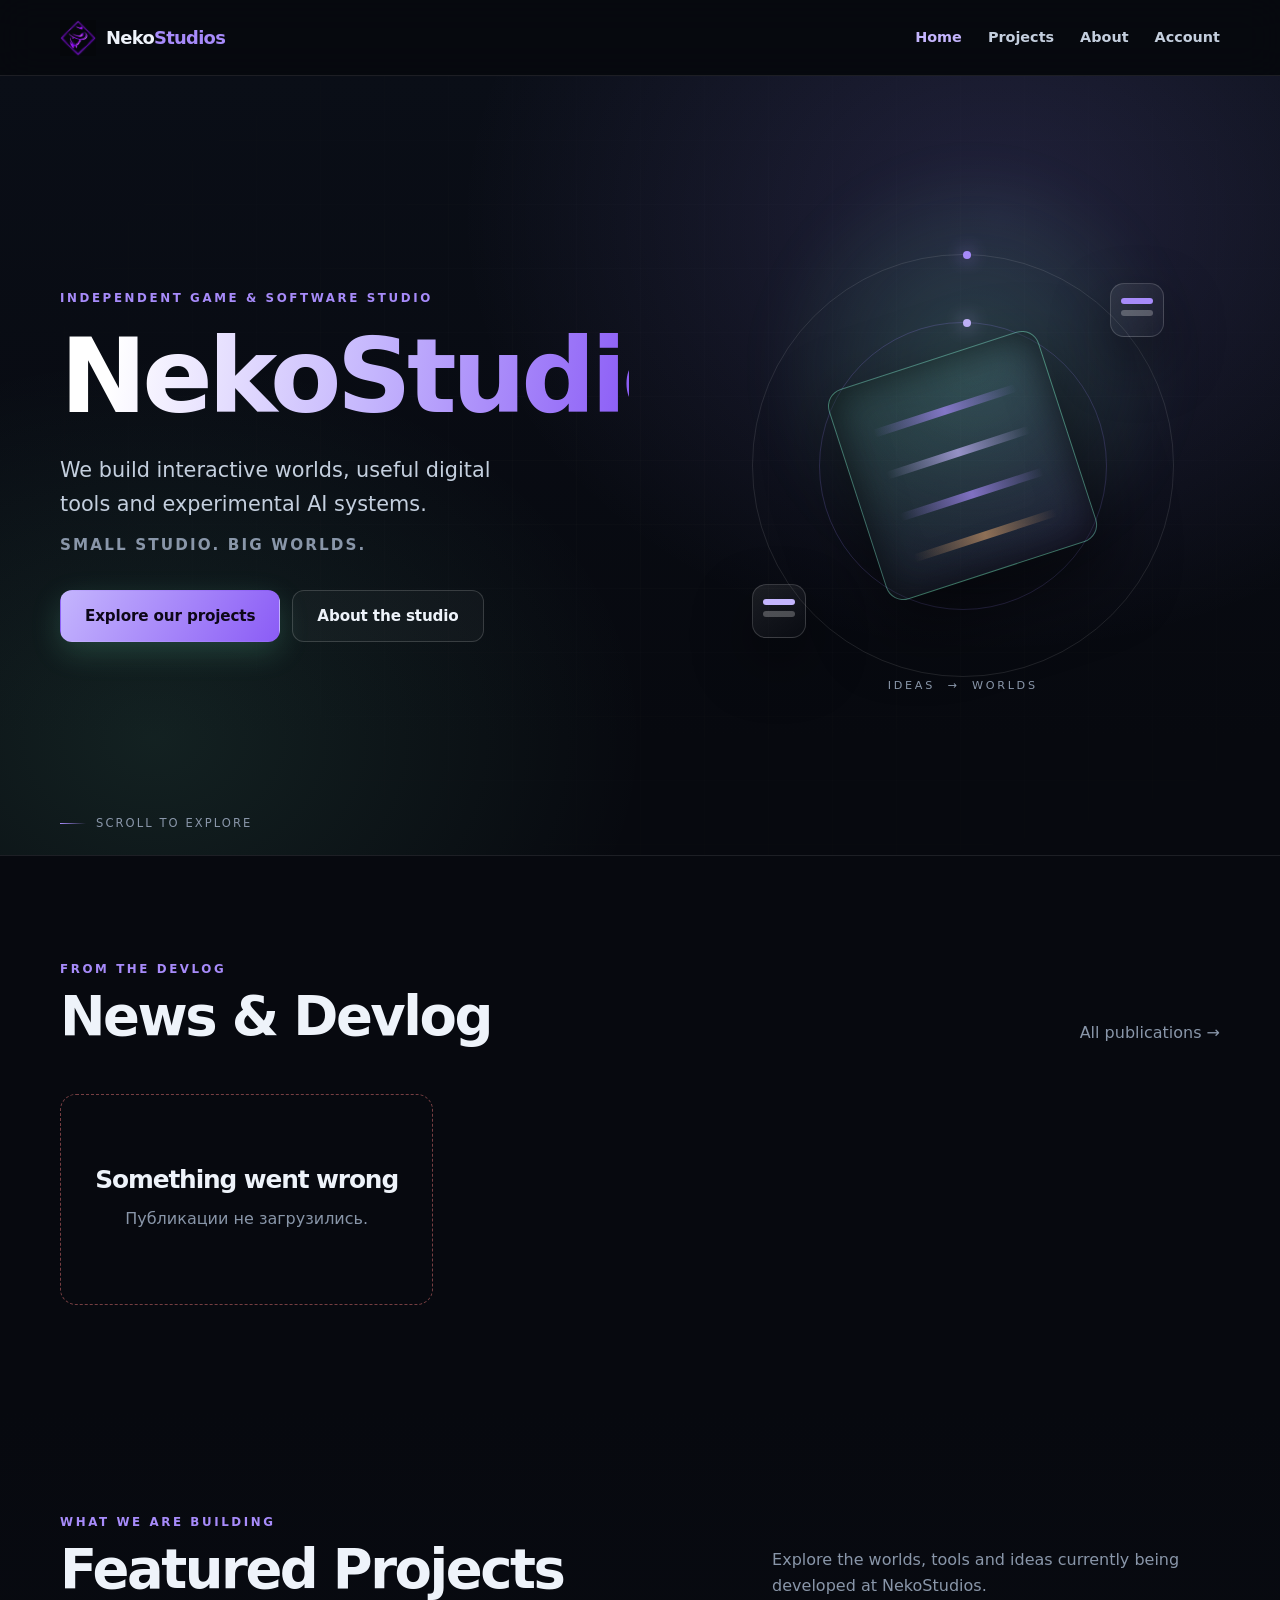
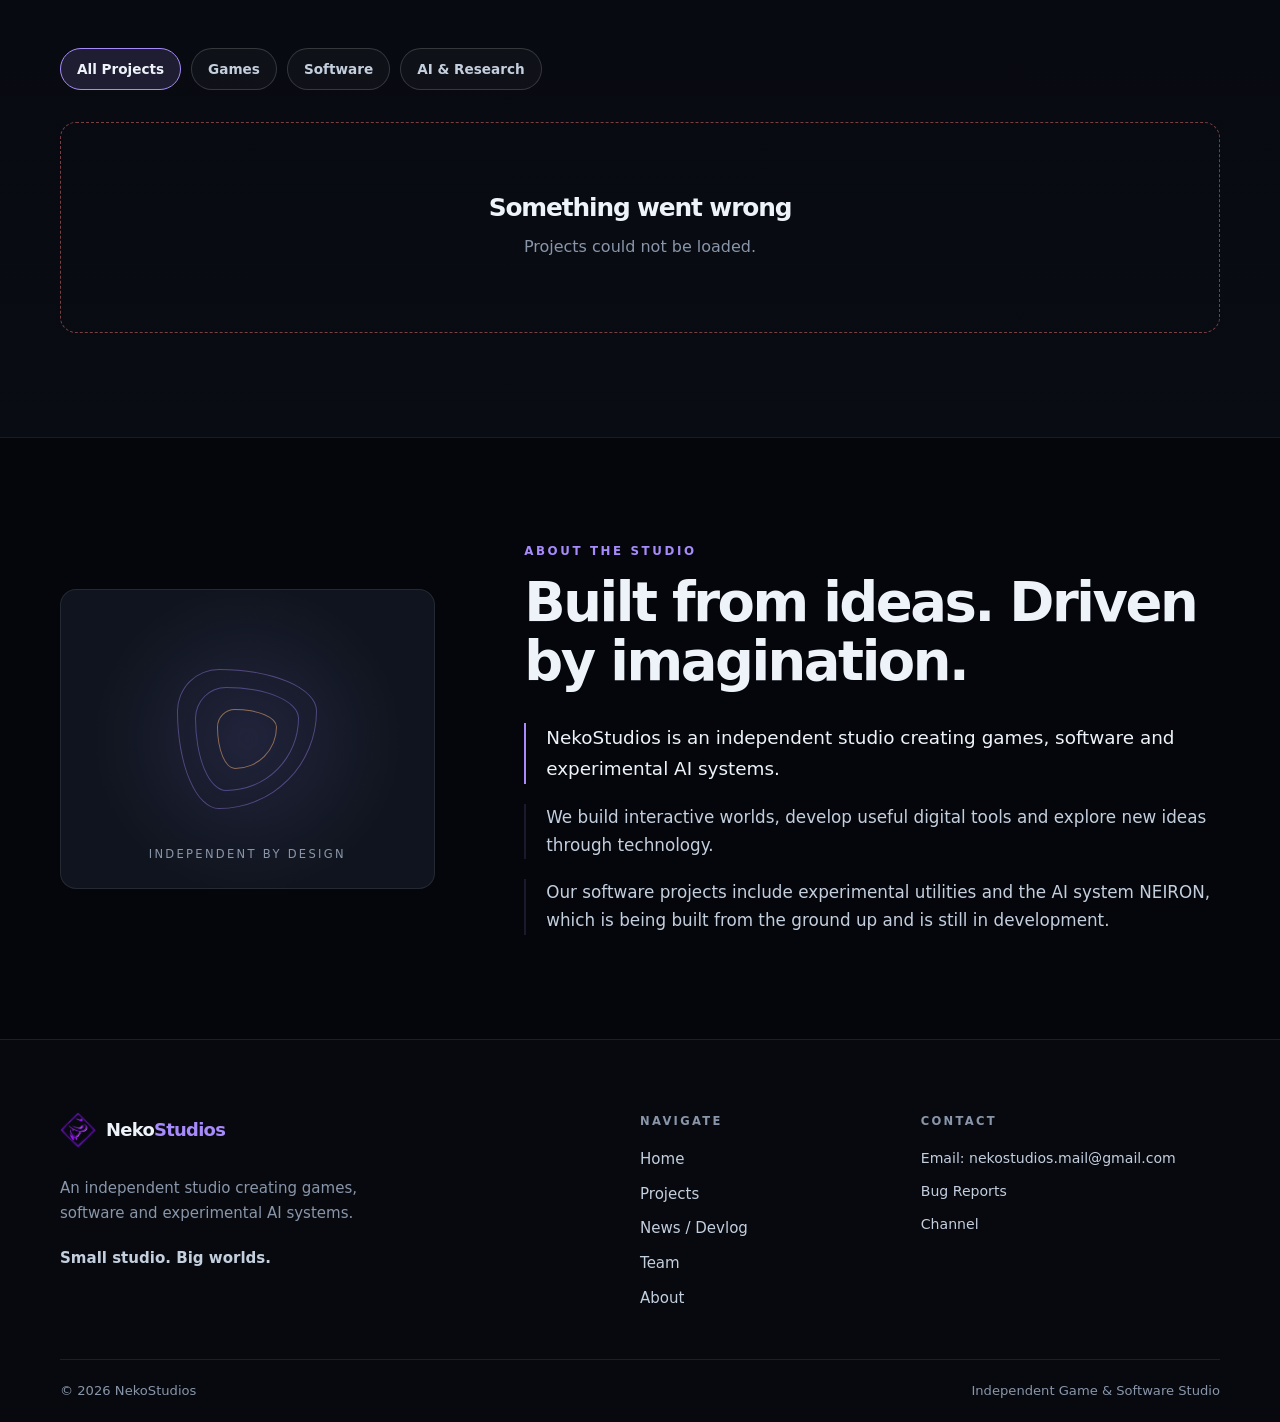
==== index.html @ 230afaa5 "Initial NekoStudios site" ====
<!DOCTYPE html>
<html lang="en">
<head>
<meta charset="utf-8">
<meta name="viewport" content="width=device-width, initial-scale=1">
<meta name="description" content="NekoStudios — independent game and software studio. We create games, software and experimental AI systems. Small studio. Big worlds.">
<meta name="theme-color" content="#07090f">
<title>NekoStudios — Small studio. Big worlds.</title>
<link rel="stylesheet" href="css/tokens.css">
<link rel="stylesheet" href="css/base.css">
<link rel="stylesheet" href="css/layout.css">
<link rel="stylesheet" href="css/components.css">
<link rel="stylesheet" href="css/news.css">
<script src="js/site.js" defer></script>
<script src="js/config.js" defer></script>
<script src="js/api.js" defer></script>
<script src="js/site-settings.js" defer></script>
<script src="js/auth.js" defer></script>
<script src="js/data.js" defer></script>
<script src="js/news-data.js" defer></script>
<script src="js/ui.js" defer></script>
<script src="js/i18n.js" defer></script>
<script src="js/repository.js" defer></script>
<script src="js/components.js" defer></script>
<script src="js/news-components.js" defer></script>
<script src="js/main.js" defer></script>
</head>
<body data-page="home">
<a class="skip-link" href="#content">Skip to content</a>

<div data-site-header data-active="home"></div>

<main id="content">
  <section class="hero" id="home" aria-labelledby="hero-title">
    <div class="hero-glow" aria-hidden="true"></div>
    <div class="container hero-inner">
      <div class="hero-copy">
        <p class="eyebrow">Independent Game &amp; Software Studio</p>
        <h1 id="hero-title">NekoStudios</h1>
        <p class="hero-lead">We build interactive worlds, useful digital tools and experimental AI systems.</p>
        <p class="hero-slogan" data-setting-key="site_slogan">Small studio. Big worlds.</p>
        <div class="hero-actions">
          <a class="btn btn--primary" href="#projects">Explore our projects</a>
          <a class="btn btn--ghost" href="#about">About the studio</a>
        </div>
      </div>
      <div class="hero-art" aria-hidden="true">
        <div class="orbit orbit--outer"></div>
        <div class="orbit orbit--inner"></div>
        <div class="world-core"><span></span><span></span><span></span><span></span></div>
        <div class="artifact artifact--one"></div>
        <div class="artifact artifact--two"></div>
        <div class="hero-caption"> Ideas&nbsp; → &nbsp;Worlds </div>
      </div>
    </div>
    <div class="container scroll-hint" aria-hidden="true"><span></span> scroll to explore</div>
  </section>

  <section class="section home-news" id="news" aria-labelledby="home-news-title">
    <div class="container">
      <div class="section-head">
        <div>
          <p class="eyebrow">From the devlog</p>
          <h2 id="home-news-title">News &amp; Devlog</h2>
        </div>
        <p class="section-intro"><a href="news.html">Все публикации →</a></p>
      </div>
      <div class="news-preview" id="home-news-grid"></div>
    </div>
  </section>

  <section class="section projects" id="projects" aria-labelledby="projects-title">
    <div class="container">
      <div class="section-head">
        <div>
          <p class="eyebrow">What we are building</p>
          <h2 id="projects-title">Featured Projects</h2>
        </div>
        <p class="section-intro">Explore the worlds, tools and ideas currently being developed at NekoStudios.</p>
      </div>
      <!-- Local filters over the same project data; no backend on this stage. -->
      <div class="filter-bar" id="project-filters" role="group" aria-label="Filter projects">
        <button type="button" class="filter-btn is-active" data-filter="all" aria-pressed="true">All Projects</button>
        <button type="button" class="filter-btn" data-filter="games" aria-pressed="false">Games</button>
        <button type="button" class="filter-btn" data-filter="software" aria-pressed="false">Software</button>
        <button type="button" class="filter-btn" data-filter="ai-research" aria-pressed="false">AI &amp; Research</button>
      </div>
      <!-- Project cards are rendered from js/data.js so a future API can supply the same shape. -->
      <div class="project-grid" id="project-grid"></div>
      <noscript>
        <p class="notice">Enable JavaScript to view the project list.</p>
      </noscript>
    </div>
  </section>

  <section class="section about" id="about" aria-labelledby="about-title">
    <div class="container about-inner">
      <div class="about-aside" aria-hidden="true">
        <div class="about-symbol"><span></span><span></span><span></span></div>
        <p class="about-aside-label">Independent by design</p>
      </div>
      <div class="about-content">
        <p class="eyebrow">About the studio</p>
        <h2 id="about-title">Built from ideas. Driven by imagination.</h2>
        <div class="about-text">
          <p>NekoStudios is an independent studio creating games, software and experimental AI systems.</p>
          <p>We build interactive worlds, develop useful digital tools and explore new ideas through technology.</p>
          <p>Our software projects include experimental utilities and the AI system NEIRON, which is being built from the ground up and is still in development.</p>
        </div>
      </div>
    </div>
  </section>
</main>

<div data-site-footer></div>
</body>
</html>
---- css/tokens.css ----
/* Design tokens — the single source of colour, spacing and type decisions. */
:root {
  color-scheme: dark;

  --bg: #07090f;
  --bg-deep: #04060b;
  --surface: #0f141e;
  --surface-2: #141b28;
  --surface-hover: #182131;
  --border: rgba(255, 255, 255, .09);
  --border-strong: rgba(255, 255, 255, .16);

  --text: #eef3fa;
  --text-soft: #c4cfde;
  --muted: #8996a9;

  /* Primary violet palette, with mint kept as a secondary game accent. */
  --accent: #a78bfa;
  --accent-dim: rgba(167, 139, 250, .14);
  --violet: #c4b5fd;
  --violet-dim: rgba(196, 181, 253, .14);
  --mint: #7cf7c4;
  --purple: #8b5cf6;
  --purple-deep: #4c1d95;
  --warm: #ffb877;

  --radius: 16px;
  --radius-sm: 10px;
  --container: 1160px;
  --header-h: 76px;

  --space-1: 8px;
  --space-2: 12px;
  --space-3: 20px;
  --space-4: 32px;
  --space-5: 48px;
  --space-6: 72px;
  --space-7: 104px;

  --font: "Inter", "SF Pro Display", "Segoe UI", system-ui, -apple-system, sans-serif;
  --shadow: 0 24px 60px rgba(0, 0, 0, .45);
  --ease: cubic-bezier(.2, .7, .2, 1);
}
---- css/base.css ----
/* Reset, document defaults and shared typography. */
*, *::before, *::after { box-sizing: border-box; }

html {
  scroll-behavior: smooth;
  scroll-padding-top: calc(var(--header-h) + 16px);
  -webkit-text-size-adjust: 100%;
}

body {
  margin: 0;
  background: var(--bg);
  color: var(--text);
  font-family: var(--font);
  font-size: 16px;
  line-height: 1.65;
  overflow-x: hidden;
  -webkit-font-smoothing: antialiased;
}

[hidden] { display: none !important; }
.sr-only {
  position: absolute;
  width: 1px; height: 1px;
  padding: 0; margin: -1px;
  overflow: hidden;
  clip: rect(0, 0, 0, 0);
  white-space: nowrap;
  border: 0;
}

h1, h2, h3, p { margin: 0; }
h1, h2, h3 { line-height: 1.08; letter-spacing: -.045em; font-weight: 800; }
h1 { font-size: clamp(3rem, 9vw, 6.5rem); }
h2 { font-size: clamp(2rem, 5vw, 3.4rem); }
h3 { font-size: 1.55rem; }

a { color: inherit; text-decoration: none; }
button { font: inherit; color: inherit; }
img, svg { display: block; max-width: 100%; }

:focus-visible {
  outline: 2px solid var(--accent);
  outline-offset: 4px;
  border-radius: 6px;
}

::selection { background: var(--accent); color: var(--bg-deep); }

.container {
  width: min(100% - 48px, var(--container));
  margin-inline: auto;
}

.eyebrow {
  color: var(--accent);
  font-size: .74rem;
  font-weight: 700;
  letter-spacing: .22em;
  text-transform: uppercase;
}

.notice {
  margin-top: var(--space-4);
  padding: var(--space-3);
  border: 1px solid var(--border);
  border-radius: var(--radius-sm);
  color: var(--muted);
}
.state-panel {
  padding: var(--space-6) var(--space-4);
  border: 1px dashed var(--border-strong);
  border-radius: var(--radius);
  text-align: center;
  color: var(--muted);
}
.state-panel h3 { color: var(--text); margin-bottom: var(--space-2); }
.state-panel .btn { margin-top: var(--space-3); }
.state-panel--error { border-color: rgba(255, 130, 130, .45); }
.state-panel--loading { border-style: solid; }

.skip-link {
  position: fixed;
  top: 8px;
  left: 8px;
  z-index: 100;
  padding: 10px 14px;
  background: var(--accent);
  color: var(--bg-deep);
  border-radius: var(--radius-sm);
  transform: translateY(-150%);
}
.skip-link:focus { transform: translateY(0); }

@media (max-width: 640px) {
  .container { width: min(100% - 32px, var(--container)); }
}
---- css/layout.css ----
/* Page structure: header, hero, sections, footer. */

/* Header */
.site-header {
  position: sticky;
  top: 0;
  z-index: 50;
  height: var(--header-h);
  background: rgba(7, 9, 15, .78);
  border-bottom: 1px solid var(--border);
  backdrop-filter: blur(18px);
  -webkit-backdrop-filter: blur(18px);
}
.header-inner {
  display: flex;
  align-items: center;
  justify-content: space-between;
  gap: var(--space-4);
  height: 100%;
}
/* Compact horizontal navigation: four short links. */
.site-nav {
  display: flex;
  align-items: center;
  gap: clamp(10px, 2.5vw, 26px);
  white-space: nowrap;
}
.site-nav > a {
  color: var(--text-soft);
  font-size: .9rem;
  font-weight: 600;
  transition: color .2s var(--ease);
}
.site-nav > a:hover, .site-nav > a.is-active { color: var(--violet); }

/* Hero */
.hero {
  position: relative;
  isolation: isolate;
  min-height: min(780px, calc(100svh - var(--header-h)));
  display: flex;
  flex-direction: column;
  justify-content: center;
  overflow: hidden;
  border-bottom: 1px solid var(--border);
}
.hero::before {
  content: "";
  position: absolute; inset: 0;
  z-index: -2;
  background:
    radial-gradient(60% 80% at 78% 18%, rgba(155, 139, 255, .16), transparent 70%),
    radial-gradient(55% 70% at 12% 85%, rgba(124, 247, 196, .10), transparent 70%),
    linear-gradient(180deg, #0a0e17 0%, var(--bg) 85%);
}
.hero::after {
  content: "";
  position: absolute; inset: 0;
  z-index: -1;
  opacity: .35;
  background-image:
    linear-gradient(rgba(255,255,255,.035) 1px, transparent 1px),
    linear-gradient(90deg, rgba(255,255,255,.035) 1px, transparent 1px);
  background-size: 64px 64px;
  mask-image: radial-gradient(70% 70% at 60% 45%, #000 30%, transparent 100%);
  -webkit-mask-image: radial-gradient(70% 70% at 60% 45%, #000 30%, transparent 100%);
}
.hero-glow {
  position: absolute;
  width: 460px; height: 460px;
  right: 6%; top: 8%;
  border-radius: 50%;
  background: radial-gradient(circle, rgba(124, 247, 196, .18), transparent 65%);
  filter: blur(20px);
  z-index: -1;
}
.hero-inner {
  display: grid;
  grid-template-columns: minmax(0, 1.05fr) minmax(0, .95fr);
  align-items: center;
  gap: clamp(32px, 6vw, 80px);
  padding-block: var(--space-6);
}
.hero-copy { max-width: 660px; }
.hero-copy h1 {
  margin-top: var(--space-2);
  background: linear-gradient(100deg, #ffffff 10%, #c4b5fd 55%, #8b5cf6 100%);
  -webkit-background-clip: text;
  background-clip: text;
  color: transparent;
}
.hero-lead {
  margin-top: var(--space-3);
  max-width: 34ch;
  font-size: clamp(1.05rem, 2.2vw, 1.3rem);
  color: var(--text-soft);
}
.hero-slogan {
  margin-top: var(--space-2);
  font-size: .95rem;
  font-weight: 700;
  letter-spacing: .14em;
  text-transform: uppercase;
  color: var(--muted);
}
.hero-actions { display: flex; flex-wrap: wrap; gap: var(--space-2); margin-top: var(--space-4); }
.scroll-hint {
  position: absolute;
  bottom: 22px; left: 50%;
  transform: translateX(-50%);
  display: flex; align-items: center; gap: 10px;
  color: var(--muted);
  font-size: .72rem;
  letter-spacing: .18em;
  text-transform: uppercase;
}
.scroll-hint span {
  width: 26px; height: 1px;
  background: linear-gradient(90deg, var(--accent), transparent);
}

/* Sections */
.section { padding-block: var(--space-7); }
.projects { background: linear-gradient(180deg, var(--bg) 0%, #090c13 100%); }
.about { border-top: 1px solid var(--border); background: var(--bg-deep); }
.section-head {
  display: flex;
  flex-wrap: wrap;
  align-items: end;
  justify-content: space-between;
  gap: var(--space-4);
  margin-bottom: var(--space-5);
}
.section-head h2 { margin-top: var(--space-1); }
.section-intro { max-width: 44ch; color: var(--muted); }

/* About */
.about-inner {
  display: grid;
  grid-template-columns: minmax(0, .7fr) minmax(0, 1.3fr);
  gap: clamp(32px, 7vw, 96px);
  align-items: center;
}
.about-aside {
  position: relative;
  display: grid;
  place-items: center;
  min-height: 300px;
  border: 1px solid var(--border);
  border-radius: var(--radius);
  background: radial-gradient(circle at 50% 50%, rgba(155,139,255,.13), transparent 65%), var(--surface);
}
.about-aside-label {
  position: absolute;
  bottom: 24px;
  color: var(--muted);
  font-size: .72rem;
  letter-spacing: .2em;
  text-transform: uppercase;
}
.about-content h2 { margin-top: var(--space-2); max-width: 18ch; }
.about-text { margin-top: var(--space-4); display: grid; gap: var(--space-3); }
.about-text p {
  padding-left: 20px;
  border-left: 2px solid var(--accent-dim);
  color: var(--text-soft);
  font-size: 1.05rem;
}
.about-text p:first-child { border-left-color: var(--accent); color: var(--text); font-size: 1.15rem; }

/* Footer */
.site-footer { border-top: 1px solid var(--border); background: var(--bg); }
.footer-inner {
  display: grid;
  grid-template-columns: 1.6fr .7fr .9fr;
  gap: var(--space-5);
  padding-block: var(--space-6) var(--space-5);
}
.footer-brand p { margin-top: var(--space-3); max-width: 38ch; color: var(--muted); font-size: .94rem; }
.footer-slogan { color: var(--text-soft) !important; font-weight: 600; }
.footer-nav, .footer-contact { display: flex; flex-direction: column; gap: 10px; align-items: flex-start; }
.footer-nav a { color: var(--text-soft); font-size: .94rem; transition: color .2s var(--ease); }
.footer-nav a:hover { color: var(--accent); }
.footer-label {
  color: var(--muted);
  font-size: .72rem;
  font-weight: 700;
  letter-spacing: .2em;
  text-transform: uppercase;
  margin-bottom: 6px;
}
.footer-muted { color: var(--muted); font-size: .94rem; }
.footer-link {
  color: var(--text-soft); font-size: .88rem; text-decoration: none;
  overflow-wrap: anywhere;
  transition: color .2s var(--ease);
}
.footer-link:hover { color: var(--violet); }
.footer-bottom {
  display: flex;
  justify-content: space-between;
  gap: var(--space-3);
  padding-block: var(--space-3);
  border-top: 1px solid var(--border);
  color: var(--muted);
  font-size: .82rem;
}

@media (max-width: 900px) {
  .hero-inner { grid-template-columns: 1fr; padding-block: var(--space-6) var(--space-7); }
  .hero-art { min-height: 300px; }
  .about-inner { grid-template-columns: 1fr; }
  .about-aside { min-height: 220px; }
  .footer-inner { grid-template-columns: 1fr 1fr; }
  .footer-brand { grid-column: 1 / -1; }
}

@media (max-width: 760px) {
  :root { --header-h: 64px; }
  .header-inner { gap: 10px; }
  .site-nav { gap: 10px; }
  .site-nav > a { font-size: .82rem; }
  .section { padding-block: var(--space-6); }
  .section-head { align-items: start; }
  .footer-inner { grid-template-columns: 1fr; gap: var(--space-4); }
  .footer-bottom { flex-direction: column; gap: 4px; }
  .hero { min-height: auto; }
  .scroll-hint { display: none; }
}

@media (max-width: 420px) {
  .container { width: calc(100% - 20px); }
  .brand-name { font-size: .95rem; }
  .brand-logo { width: 28px; height: 28px; }
  .site-nav { gap: 8px; }
  .site-nav > a { font-size: .74rem; }
}
---- css/components.css ----
/* Reusable UI pieces and CSS-generated artwork. No external images. */

/* Brand */
.brand { display: inline-flex; align-items: center; gap: 10px; }
.brand-logo {
  display: block; flex: none;
  width: 36px; height: 36px;
  object-fit: contain;
  mix-blend-mode: screen;
  transition: filter .2s var(--ease);
}
.brand:hover .brand-logo { filter: brightness(1.18); }
.brand-name { font-size: 1.12rem; font-weight: 800; letter-spacing: -.04em; }
.brand-name span { color: var(--accent); }

/* Buttons */
.btn {
  display: inline-flex;
  align-items: center;
  justify-content: center;
  min-height: 52px;
  padding: 0 24px;
  border: 1px solid transparent;
  border-radius: 12px;
  font-size: .95rem;
  font-weight: 700;
  letter-spacing: -.01em;
  cursor: pointer;
  transition: transform .2s var(--ease), background .2s var(--ease), border-color .2s var(--ease), box-shadow .2s var(--ease);
}
.btn:hover { transform: translateY(-2px); }
.btn:active { transform: translateY(0); }
.btn--primary {
  background: linear-gradient(120deg, var(--violet), #8b5cf6);
  color: #0d0718;
  box-shadow: 0 10px 30px rgba(124, 247, 196, .18);
}
.btn--primary:hover { box-shadow: 0 14px 36px rgba(124, 247, 196, .28); }
.btn--ghost { background: rgba(255,255,255,.03); border-color: var(--border-strong); color: var(--text); }
.btn--ghost:hover { background: rgba(255,255,255,.07); border-color: var(--accent); }
.btn--small {
  min-height: 40px;
  padding: 0 16px;
  font-size: .85rem;
  background: var(--accent);
  color: #0d0718;
}

/* Hero artwork */
.hero-art {
  position: relative;
  width: 100%;
  aspect-ratio: 1 / 1;
  max-width: 480px;
  margin-inline: auto;
  display: grid;
  place-items: center;
}
.orbit {
  position: absolute;
  border: 1px solid rgba(255,255,255,.1);
  border-radius: 50%;
  animation: spin 28s linear infinite;
}
.orbit::after {
  content: "";
  position: absolute;
  top: -4px; left: 50%;
  width: 8px; height: 8px;
  border-radius: 50%;
  background: var(--accent);
  box-shadow: 0 0 18px var(--accent);
}
.orbit--outer { width: 88%; height: 88%; }
.orbit--inner { width: 60%; height: 60%; animation-duration: 18s; animation-direction: reverse; border-color: rgba(155,139,255,.22); }
.orbit--inner::after { background: var(--violet); box-shadow: 0 0 18px var(--violet); }

.world-core {
  position: relative;
  width: 46%; height: 46%;
  transform: rotate(-18deg);
  border: 1px solid rgba(124,247,196,.35);
  border-radius: 18px;
  background: linear-gradient(150deg, rgba(124,247,196,.12), rgba(155,139,255,.10));
  box-shadow: inset 0 0 40px rgba(0,0,0,.6), 0 30px 70px rgba(0,0,0,.55);
  animation: float 7s ease-in-out infinite;
}
.world-core span {
  position: absolute;
  left: 16%; right: 16%;
  height: 8px;
  border-radius: 3px;
  background: linear-gradient(90deg, transparent, var(--accent), transparent);
  opacity: .7;
}
.world-core span:nth-child(1) { top: 22%; }
.world-core span:nth-child(2) { top: 42%; background: linear-gradient(90deg, transparent, var(--violet), transparent); }
.world-core span:nth-child(3) { top: 62%; }
.world-core span:nth-child(4) { top: 82%; background: linear-gradient(90deg, transparent, var(--warm), transparent); opacity: .5; }

.artifact {
  position: absolute;
  width: 54px; height: 54px;
  border: 1px solid var(--border-strong);
  border-radius: 14px;
  background: linear-gradient(145deg, rgba(255,255,255,.08), rgba(255,255,255,.01));
  box-shadow: var(--shadow);
  animation: float 5s ease-in-out infinite;
}
.artifact::before, .artifact::after { content: ""; position: absolute; border-radius: 3px; }
.artifact--one { top: 12%; right: 8%; animation-delay: -2s; }
.artifact--one::before { inset: 14px 10px auto; height: 6px; background: var(--accent); }
.artifact--one::after { inset: 26px 10px auto; height: 6px; background: rgba(255,255,255,.25); }
.artifact--two { bottom: 14%; left: 6%; animation-delay: -4s; }
.artifact--two::before { inset: 14px 10px auto; height: 6px; background: var(--violet); }
.artifact--two::after { inset: 26px 10px auto; height: 6px; background: rgba(255,255,255,.25); }
.hero-caption {
  position: absolute;
  bottom: 2%;
  color: var(--muted);
  font-size: .7rem;
  letter-spacing: .24em;
  text-transform: uppercase;
}

/* Local project filters */
.filter-bar {
  display: flex;
  flex-wrap: wrap;
  gap: 10px;
  margin-bottom: var(--space-4);
}
.filter-btn {
  padding: 9px 16px;
  border: 1px solid var(--border-strong);
  border-radius: 999px;
  background: rgba(255,255,255,.03);
  color: var(--text-soft);
  font-size: .85rem;
  font-weight: 600;
  cursor: pointer;
  transition: background .2s var(--ease), border-color .2s var(--ease), color .2s var(--ease);
}
.filter-btn:hover { border-color: var(--violet); color: var(--text); }
.filter-btn.is-active {
  background: var(--accent-dim);
  border-color: var(--accent);
  color: var(--text);
}

/* Project cards */
.project-grid {
  display: grid;
  grid-template-columns: repeat(auto-fit, minmax(min(100%, 400px), 1fr));
  gap: var(--space-3);
}
.project-card {
  position: relative;
  display: flex;
  flex-direction: column;
  overflow: hidden;
  border: 1px solid var(--border);
  border-radius: var(--radius);
  background: linear-gradient(180deg, var(--surface-2), var(--surface));
  transition: border-color .25s var(--ease), transform .25s var(--ease), box-shadow .25s var(--ease);
}
.project-card:hover {
  transform: translateY(-5px);
  border-color: rgba(167,139,250,.45);
  box-shadow: var(--shadow);
}
.project-art { display: block; position: relative; height: 218px; overflow: hidden; border-bottom: 1px solid var(--border); }
.project-art::after {
  content: "";
  position: absolute; inset: 0;
  background: linear-gradient(180deg, transparent 40%, rgba(7,9,15,.55));
}
.project-status {
  position: absolute;
  z-index: 2;
  top: 16px; left: 16px;
  display: inline-flex; align-items: center; gap: 8px;
  padding: 7px 12px;
  border: 1px solid var(--border-strong);
  border-radius: 999px;
  background: rgba(6, 9, 14, .72);
  color: var(--text-soft);
  font-size: .7rem;
  font-weight: 700;
  letter-spacing: .12em;
  text-transform: uppercase;
  backdrop-filter: blur(8px);
}
.project-status::before {
  content: "";
  width: 6px; height: 6px;
  border-radius: 50%;
  background: var(--warm);
  box-shadow: 0 0 10px var(--warm);
}
.project-status--experimental::before { background: var(--violet); box-shadow: 0 0 10px var(--violet); }
.project-status--completed::before { background: var(--purple); box-shadow: 0 0 10px var(--purple); }
.project-status--released::before { background: var(--accent); box-shadow: 0 0 10px var(--accent); }
.project-status--soon::before { background: var(--warm); }
.project-status--closed::before { background: var(--muted); box-shadow: none; }
.project-category {
  color: var(--violet);
  font-size: .72rem;
  font-weight: 700;
  letter-spacing: .16em;
  text-transform: uppercase;
}
.project-body { display: flex; flex-direction: column; gap: var(--space-2); padding: var(--space-4); flex: 1; }
.project-body h3 { font-size: 1.7rem; }
.project-body p { color: var(--muted); font-size: .98rem; }
.project-tags { display: flex; flex-wrap: wrap; gap: 8px; margin-top: auto; padding-top: var(--space-2); }
.project-tags span {
  padding: 5px 10px;
  border: 1px solid var(--border);
  border-radius: 7px;
  color: var(--text-soft);
  font-size: .72rem;
  letter-spacing: .05em;
}
.project-link {
  display: inline-flex;
  align-items: center;
  gap: 8px;
  margin-top: var(--space-2);
  color: var(--violet);
  font-size: .88rem;
  font-weight: 700;
  transition: gap .2s var(--ease), color .2s var(--ease);
}
.project-link:hover { gap: 12px; color: #ffffff; }

/* DEEP MINE artwork — layered strata and a vertical shaft */
.art--mine {
  background:
    radial-gradient(circle at 30% 62%, rgba(255,184,119,.5) 0 3px, transparent 4px),
    radial-gradient(circle at 68% 40%, rgba(124,247,196,.6) 0 3px, transparent 4px),
    radial-gradient(circle at 54% 80%, rgba(155,139,255,.55) 0 4px, transparent 5px),
    radial-gradient(circle at 82% 72%, rgba(255,184,119,.35) 0 2px, transparent 3px),
    repeating-linear-gradient(0deg, rgba(255,255,255,.035) 0 2px, transparent 2px 27px),
    linear-gradient(180deg, #0c111a 0%, #1a1c23 45%, #0a0c12 100%);
}
.art--mine::before {
  content: "";
  position: absolute;
  left: 44%; top: 0; bottom: 0;
  width: 12%;
  background: linear-gradient(90deg, rgba(124,247,196,.02), rgba(124,247,196,.12), rgba(124,247,196,.02));
  border-inline: 1px solid rgba(124,247,196,.18);
  box-shadow: 0 0 50px rgba(124,247,196,.15);
}

/* AFTER ZERO artwork — ruined skyline under a cold horizon */
.art--after {
  background:
    radial-gradient(70% 55% at 50% 100%, rgba(255,137,94,.28), transparent 70%),
    linear-gradient(180deg, #0b1020 0%, #161528 55%, #241a1c 100%);
}
.art--after::before {
  content: "";
  position: absolute;
  left: 0; right: 0; bottom: 0;
  height: 58%;
  background:
    linear-gradient(90deg, transparent 0 8%, #0a0c12 8% 16%, transparent 16% 21%, #0a0c12 21% 27%, transparent 27% 36%, #0a0c12 36% 43%, transparent 43% 51%, #0a0c12 51% 57%, transparent 57% 66%, #0a0c12 66% 74%, transparent 74% 82%, #0a0c12 82% 88%, transparent 88%);
  clip-path: polygon(0 100%, 0 46%, 8% 46%, 8% 22%, 16% 22%, 16% 58%, 21% 58%, 21% 36%, 27% 36%, 27% 64%, 36% 64%, 36% 18%, 43% 18%, 43% 50%, 51% 50%, 51% 28%, 57% 28%, 57% 62%, 66% 62%, 66% 34%, 74% 34%, 74% 56%, 82% 56%, 82% 24%, 88% 24%, 88% 48%, 100% 48%, 100% 100%);
}

/* Neko AI artwork — experimental utility, violet nodes on a grid */
.art--neko-ai {
  background:
    radial-gradient(circle at 24% 32%, rgba(196,181,253,.55) 0 4px, transparent 5px),
    radial-gradient(circle at 62% 54%, rgba(167,139,250,.6) 0 5px, transparent 6px),
    radial-gradient(circle at 82% 26%, rgba(196,181,253,.4) 0 3px, transparent 4px),
    linear-gradient(rgba(196,181,253,.09) 1px, transparent 1px),
    linear-gradient(90deg, rgba(196,181,253,.09) 1px, transparent 1px),
    linear-gradient(160deg, #100d1e, #1a1530 60%, #0b0914);
  background-size: auto, auto, auto, 24px 24px, 24px 24px, auto;
}
.art--neko-ai::before {
  content: "";
  position: absolute;
  left: 18%; top: 34%; width: 64%; height: 1px;
  background: linear-gradient(90deg, transparent, var(--violet), transparent);
  box-shadow: 0 56px 0 rgba(196,181,253,.35);
}

/* NEIRON artwork — offline local system, layered violet core */
.art--neiron {
  background:
    radial-gradient(45% 70% at 50% 50%, rgba(139,92,246,.32), transparent 70%),
    linear-gradient(180deg, #0a0816 0%, #17102a 60%, #090712 100%);
}
.art--neiron::before {
  content: "";
  position: absolute;
  left: 50%; top: 52%;
  width: 170px; height: 170px;
  transform: translate(-50%, -50%);
  border: 1px solid rgba(196,181,253,.45);
  border-radius: 50%;
  box-shadow: inset 0 0 40px rgba(139,92,246,.25), 0 0 60px rgba(139,92,246,.18);
  background: radial-gradient(circle, rgba(196,181,253,.22) 0 12%, transparent 13% 100%);
}

/* About symbol */
.about-symbol {
  position: relative;
  width: 140px; height: 140px;
}
.about-symbol span {
  position: absolute;
  inset: 0;
  border: 1px solid rgba(167,139,250,.4);
  border-radius: 30% 70% 70% 30% / 30% 30% 70% 70%;
  animation: spin 14s linear infinite;
}
.about-symbol span:nth-child(2) { inset: 18px; border-color: rgba(155,139,255,.4); animation-duration: 10s; animation-direction: reverse; }
.about-symbol span:nth-child(3) { inset: 40px; border-color: rgba(255,184,119,.5); animation-duration: 7s; }

@keyframes spin { to { transform: rotate(360deg); } }
@keyframes float { 0%, 100% { translate: 0 0; } 50% { translate: 0 -14px; } }

@media (prefers-reduced-motion: reduce) {
  html { scroll-behavior: auto; }
  .orbit, .world-core, .artifact, .about-symbol span { animation: none !important; }
  .btn, .project-card { transition: none; }
}
---- css/news.css ----
/* News / Devlog list and article pages. Shared tokens + existing components. */

.news-intro {
  display: flex;
  flex-wrap: wrap;
  align-items: center;
  justify-content: space-between;
  gap: var(--space-3);
  margin-bottom: var(--space-4);
}
.news-intro .page-support { margin-top: 0; }

/* Home page preview */
.news-preview {
  display: grid;
  grid-template-columns: repeat(3, minmax(0, 1fr));
  gap: var(--space-3);
}
@media (max-width: 1000px) { .news-preview { grid-template-columns: repeat(2, minmax(0, 1fr)); } }
@media (max-width: 640px) { .news-preview { grid-template-columns: 1fr; } }

/* Featured publication */
.news-featured { margin-bottom: var(--space-5); }
.news-featured .news-card {
  display: grid;
  grid-template-columns: minmax(0, 1.1fr) minmax(0, .9fr);
}
.news-featured .news-card-cover { height: 100%; min-height: 320px; }

/* Article grid */
.news-grid {
  display: grid;
  grid-template-columns: repeat(3, minmax(0, 1fr));
  gap: var(--space-3);
}
@media (max-width: 1000px) { .news-grid { grid-template-columns: repeat(2, minmax(0, 1fr)); } }
@media (max-width: 640px) { .news-grid { grid-template-columns: 1fr; } }
@media (max-width: 760px) {
  .news-featured .news-card { grid-template-columns: 1fr; }
  .news-featured .news-card-cover { min-height: 220px; }
}

.news-card {
  overflow: hidden;
  border: 1px solid var(--border);
  border-radius: var(--radius);
  background: linear-gradient(180deg, var(--surface-2), var(--surface));
  transition: border-color .25s var(--ease), transform .25s var(--ease);
}
.news-card:hover { transform: translateY(-4px); border-color: rgba(167,139,250,.45); }
.news-card-cover {
  position: relative;
  display: block;
  height: 210px;
  border-bottom: 1px solid var(--border);
  overflow: hidden;
}
.news-card-cover::after {
  content: "";
  position: absolute; inset: 0;
  background: linear-gradient(180deg, transparent 45%, rgba(7,9,15,.5));
}
.news-badge {
  position: absolute;
  z-index: 2;
  top: 14px; left: 14px;
  padding: 6px 11px;
  border: 1px solid rgba(196,181,253,.4);
  border-radius: 999px;
  background: rgba(12,9,22,.8);
  color: var(--violet);
  font-size: .66rem;
  font-weight: 700;
  letter-spacing: .1em;
  text-transform: uppercase;
}
.news-card-body { display: flex; flex-direction: column; gap: var(--space-2); padding: var(--space-4); }
.news-meta { display: flex; flex-wrap: wrap; gap: 10px; align-items: center; }
.news-category { color: var(--violet); font-size: .72rem; font-weight: 700; letter-spacing: .14em; text-transform: uppercase; }
.news-date { color: var(--muted); font-size: .78rem; }
.news-card h3 { font-size: 1.4rem; }
.news-card h3 a:hover { color: var(--violet); }
.news-card p { color: var(--muted); font-size: .95rem; }
.news-read { margin-top: auto; color: var(--violet); font-size: .88rem; font-weight: 700; }
.news-read:hover { color: #fff; }

/* Studio cover artwork */
.art--studio {
  background:
    radial-gradient(45% 60% at 72% 22%, rgba(196,181,253,.32), transparent 70%),
    repeating-linear-gradient(135deg, rgba(196,181,253,.05) 0 2px, transparent 2px 20px),
    linear-gradient(160deg, #120d24 0%, #1d1636 60%, #0a0814 100%);
}
.art--studio::before {
  content: "";
  position: absolute;
  left: 50%; top: 50%;
  width: 120px; height: 120px;
  transform: translate(-50%, -50%) rotate(45deg);
  border: 1px solid rgba(196,181,253,.45);
  border-radius: 22px;
  box-shadow: 0 0 60px rgba(139,92,246,.25);
}

/* Article */
.article-hero { padding-block: var(--space-5) var(--space-4); }
.article-back { color: var(--violet); font-size: .9rem; font-weight: 600; }
.article-hero h1 { margin-top: var(--space-3); font-size: clamp(2.2rem, 6vw, 3.8rem); }
.article-meta { display: flex; flex-wrap: wrap; gap: 14px; margin-top: var(--space-3); align-items: center; }
.article-cover { height: 300px; margin-top: var(--space-4); border: 1px solid var(--border); border-radius: var(--radius); overflow: hidden; position: relative; }
.article-layout { display: grid; grid-template-columns: minmax(0, 1fr) minmax(0, .4fr); gap: var(--space-5); align-items: start; }
.article-body { max-width: 72ch; }
.article-body h2 { margin-top: var(--space-5); font-size: 1.7rem; }
.article-body h3 { margin-top: var(--space-4); font-size: 1.3rem; }
.article-body p { margin-top: var(--space-3); color: var(--text-soft); font-size: 1.03rem; }
.article-body ul, .article-body ol { margin: var(--space-3) 0 0 var(--space-4); color: var(--text-soft); }
.article-body li { margin-bottom: 8px; }
.article-body a { color: var(--violet); text-decoration: underline; text-underline-offset: 3px; }
.article-body mark { background: rgba(139,92,246,.28); color: var(--text); padding: 0 4px; border-radius: 3px; }
.news-figure { margin: var(--space-4) 0 0; }
/* Must be a containing block: artwork pseudo-elements are absolutely positioned. */
.news-figure-art { position: relative; overflow: hidden; height: 240px; border: 1px solid var(--border); border-radius: var(--radius-sm); }
.news-figure figcaption { margin-top: 8px; color: var(--muted); font-size: .82rem; }
.article-aside {
  padding: var(--space-4);
  border: 1px solid var(--border);
  border-radius: var(--radius);
  background: var(--surface);
}
.article-aside h2 { font-size: 1.2rem; margin-bottom: var(--space-2); }
.article-aside p { color: var(--muted); font-size: .92rem; }
.article-aside .btn { margin-top: var(--space-3); }
@media (max-width: 1100px) { .article-layout { grid-template-columns: 1fr; } }
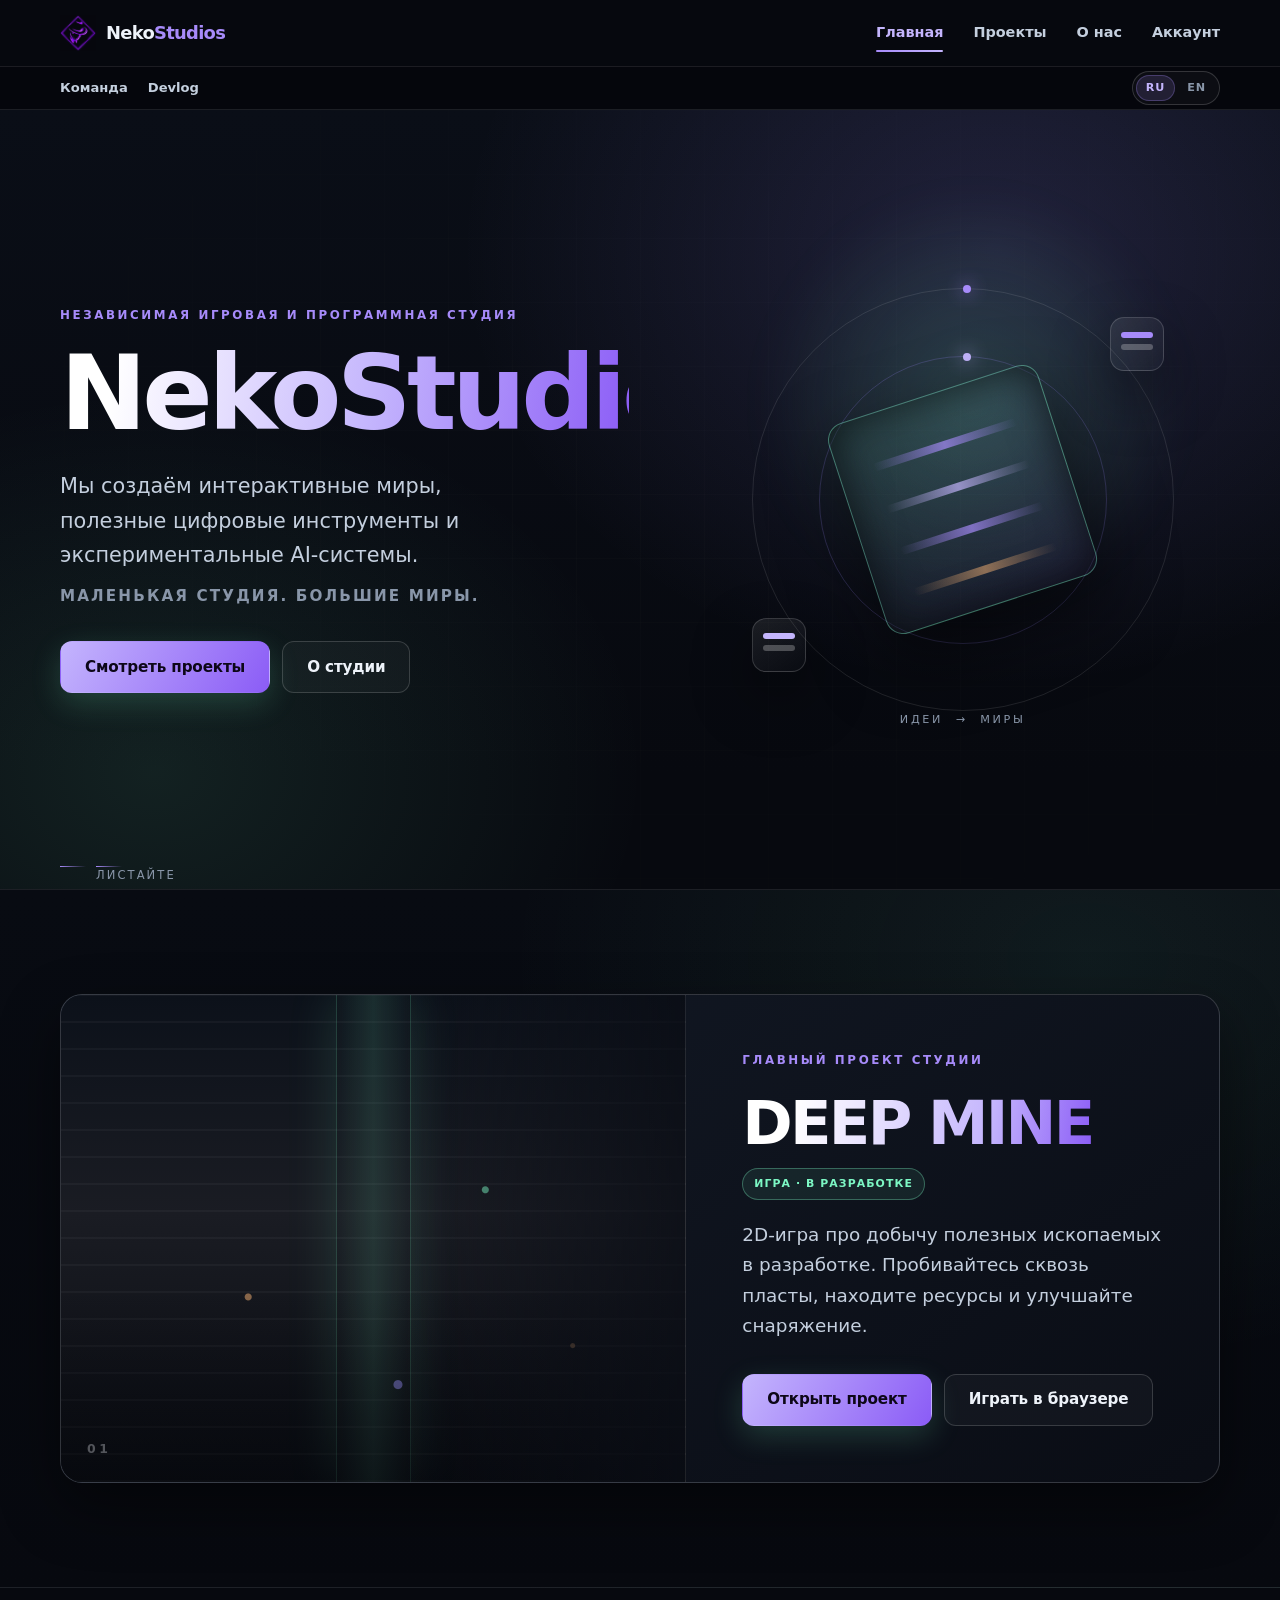
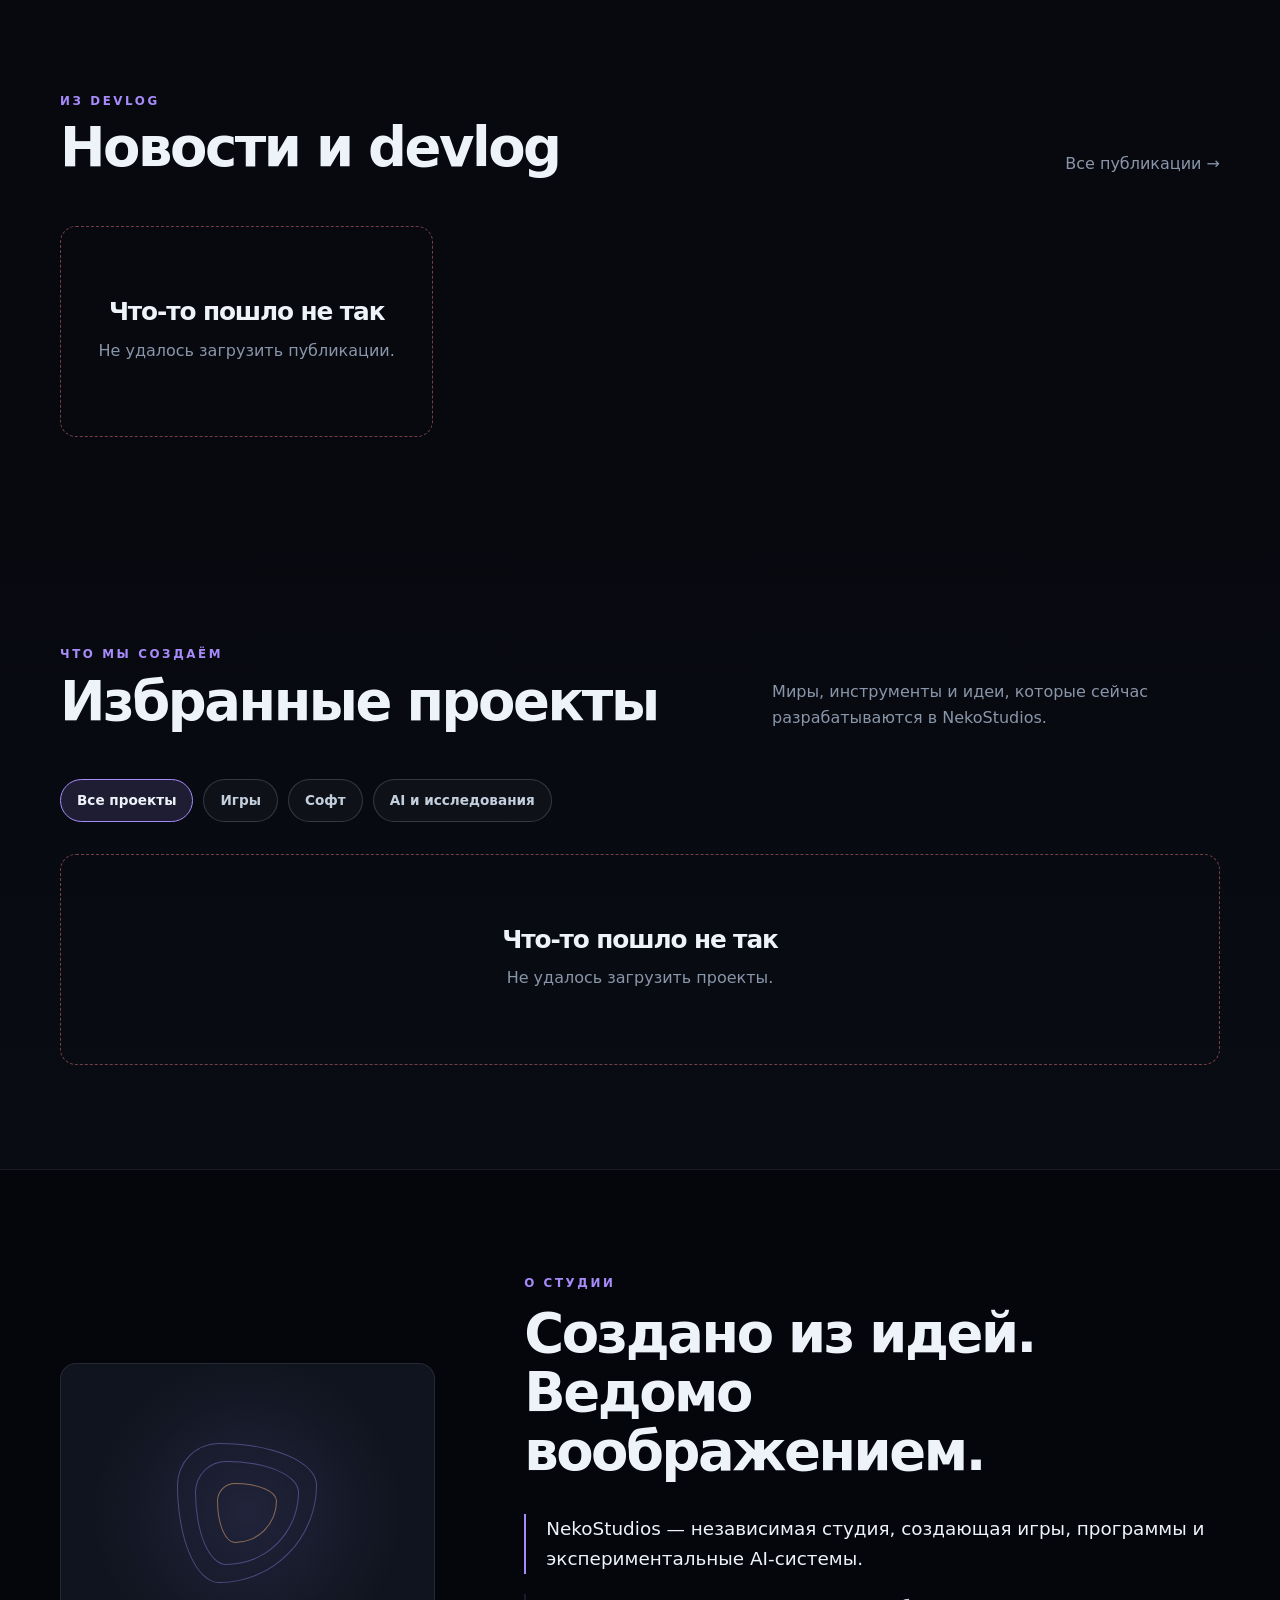
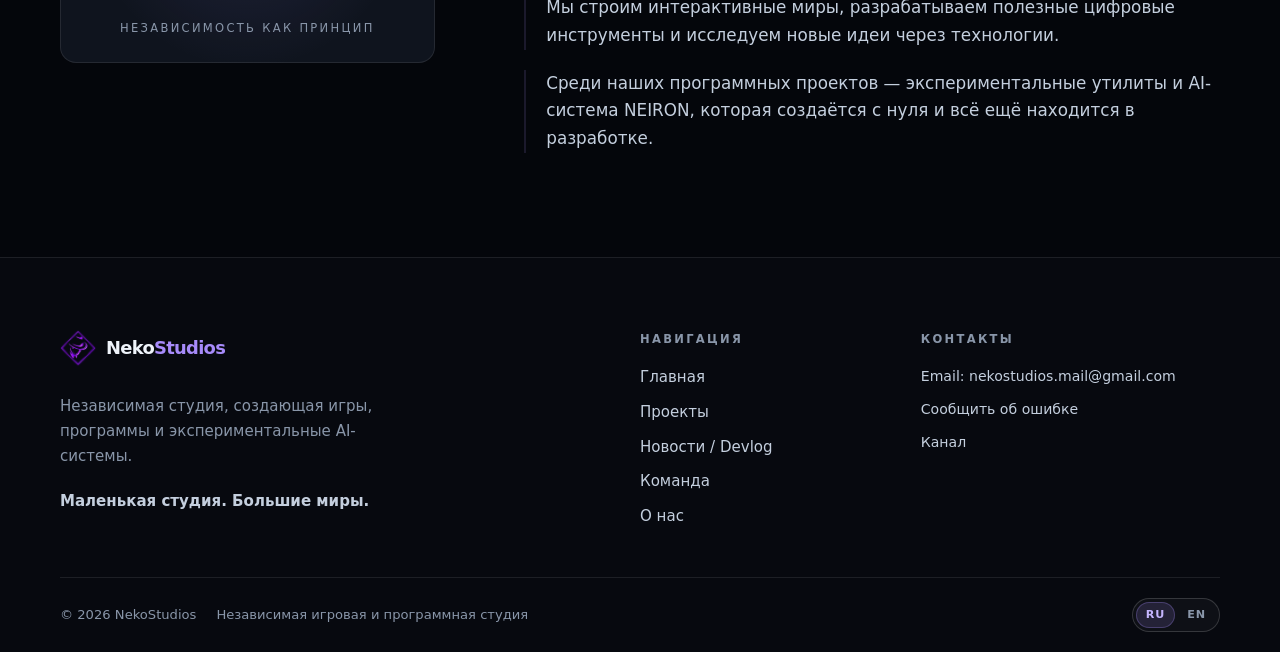
==== commit cd45f693: "Polish site: two-row nav, global RU/EN, featured project" ====
--- a/index.html
+++ b/index.html
@@ -1,11 +1,11 @@
 <!DOCTYPE html>
-<html lang="en">
+<html lang="ru">
 <head>
 <meta charset="utf-8">
 <meta name="viewport" content="width=device-width, initial-scale=1">
-<meta name="description" content="NekoStudios — independent game and software studio. We create games, software and experimental AI systems. Small studio. Big worlds.">
+<meta name="description" content="NekoStudios — независимая игровая и программная студия. Мы создаём игры, программы и экспериментальные AI-системы. Маленькая студия. Большие миры.">
 <meta name="theme-color" content="#07090f">
-<title>NekoStudios — Small studio. Big worlds.</title>
+<title>NekoStudios — Маленькая студия. Большие миры.</title>
 <link rel="stylesheet" href="css/tokens.css">
 <link rel="stylesheet" href="css/base.css">
 <link rel="stylesheet" href="css/layout.css">
@@ -26,7 +26,7 @@
 <script src="js/main.js" defer></script>
 </head>
 <body data-page="home">
-<a class="skip-link" href="#content">Skip to content</a>
+<a class="skip-link" href="#content" data-i18n="skip">Перейти к содержимому</a>
 
 <div data-site-header data-active="home"></div>
 
@@ -35,13 +35,13 @@
     <div class="hero-glow" aria-hidden="true"></div>
     <div class="container hero-inner">
       <div class="hero-copy">
-        <p class="eyebrow">Independent Game &amp; Software Studio</p>
+        <p class="eyebrow" data-i18n="home_eyebrow">Независимая игровая и программная студия</p>
         <h1 id="hero-title">NekoStudios</h1>
-        <p class="hero-lead">We build interactive worlds, useful digital tools and experimental AI systems.</p>
-        <p class="hero-slogan" data-setting-key="site_slogan">Small studio. Big worlds.</p>
+        <p class="hero-lead" data-i18n="home_lead">Мы создаём интерактивные миры, полезные цифровые инструменты и экспериментальные AI-системы.</p>
+        <p class="hero-slogan" data-i18n="site_slogan">Маленькая студия. Большие миры.</p>
         <div class="hero-actions">
-          <a class="btn btn--primary" href="#projects">Explore our projects</a>
-          <a class="btn btn--ghost" href="#about">About the studio</a>
+          <a class="btn btn--primary" href="#projects" data-i18n="home_cta_projects">Смотреть проекты</a>
+          <a class="btn btn--ghost" href="#about" data-i18n="home_cta_about">О студии</a>
         </div>
       </div>
       <div class="hero-art" aria-hidden="true">
@@ -50,20 +50,42 @@
         <div class="world-core"><span></span><span></span><span></span><span></span></div>
         <div class="artifact artifact--one"></div>
         <div class="artifact artifact--two"></div>
-        <div class="hero-caption"> Ideas&nbsp; → &nbsp;Worlds </div>
+        <div class="hero-caption" data-i18n="home_caption">Идеи&nbsp; → &nbsp;Миры</div>
       </div>
     </div>
-    <div class="container scroll-hint" aria-hidden="true"><span></span> scroll to explore</div>
+    <div class="container scroll-hint" aria-hidden="true"><span></span><span class="scroll-hint-text" data-i18n="home_scroll">листайте вниз</span></div>
+  </section>
+
+  <section class="section featured" id="featured" aria-labelledby="featured-title">
+    <div class="container">
+      <article class="featured-card" id="featured-project">
+        <div class="featured-art art--mine" id="featured-art" aria-hidden="true">
+          <span class="featured-index">01</span>
+        </div>
+        <div class="featured-copy">
+          <p class="eyebrow" data-i18n="home_featured_eyebrow">Главный проект студии</p>
+          <div class="featured-title-row">
+            <h2 id="featured-title">DEEP MINE</h2>
+            <span class="featured-badge" id="featured-meta">Игра · В разработке</span>
+          </div>
+          <p class="featured-lead" id="featured-description">2D-игра про добычу полезных ископаемых в разработке. Пробивайтесь сквозь пласты, находите ресурсы и улучшайте снаряжение.</p>
+          <div class="featured-actions">
+            <a class="btn btn--primary" id="featured-link" href="project.html?id=deep-mine" data-i18n="home_featured_open">Открыть проект</a>
+            <a class="btn btn--ghost" id="featured-play" href="projects/deep-mine/" data-i18n="play_browser">Играть в браузере</a>
+          </div>
+        </div>
+      </article>
+    </div>
   </section>
 
   <section class="section home-news" id="news" aria-labelledby="home-news-title">
     <div class="container">
       <div class="section-head">
         <div>
-          <p class="eyebrow">From the devlog</p>
-          <h2 id="home-news-title">News &amp; Devlog</h2>
+          <p class="eyebrow" data-i18n="home_news_eyebrow">Из devlog</p>
+          <h2 id="home-news-title" data-i18n="home_news_title">Новости и devlog</h2>
         </div>
-        <p class="section-intro"><a href="news.html">Все публикации →</a></p>
+        <p class="section-intro"><a href="news.html" data-i18n="home_news_all">Все публикации →</a></p>
       </div>
       <div class="news-preview" id="home-news-grid"></div>
     </div>
@@ -73,22 +95,22 @@
     <div class="container">
       <div class="section-head">
         <div>
-          <p class="eyebrow">What we are building</p>
-          <h2 id="projects-title">Featured Projects</h2>
+          <p class="eyebrow" data-i18n="home_projects_eyebrow">Что мы создаём</p>
+          <h2 id="projects-title" data-i18n="home_projects_title">Избранные проекты</h2>
         </div>
-        <p class="section-intro">Explore the worlds, tools and ideas currently being developed at NekoStudios.</p>
+        <p class="section-intro" data-i18n="home_projects_intro">Миры, инструменты и идеи, которые сейчас разрабатываются в NekoStudios.</p>
       </div>
       <!-- Local filters over the same project data; no backend on this stage. -->
       <div class="filter-bar" id="project-filters" role="group" aria-label="Filter projects">
-        <button type="button" class="filter-btn is-active" data-filter="all" aria-pressed="true">All Projects</button>
-        <button type="button" class="filter-btn" data-filter="games" aria-pressed="false">Games</button>
-        <button type="button" class="filter-btn" data-filter="software" aria-pressed="false">Software</button>
-        <button type="button" class="filter-btn" data-filter="ai-research" aria-pressed="false">AI &amp; Research</button>
+        <button type="button" class="filter-btn is-active" data-filter="all" aria-pressed="true" data-i18n="filter_all">Все проекты</button>
+        <button type="button" class="filter-btn" data-filter="games" aria-pressed="false" data-i18n="filter_games">Игры</button>
+        <button type="button" class="filter-btn" data-filter="software" aria-pressed="false" data-i18n="filter_software">Софт</button>
+        <button type="button" class="filter-btn" data-filter="ai-research" aria-pressed="false" data-i18n="filter_ai">AI и исследования</button>
       </div>
       <!-- Project cards are rendered from js/data.js so a future API can supply the same shape. -->
       <div class="project-grid" id="project-grid"></div>
       <noscript>
-        <p class="notice">Enable JavaScript to view the project list.</p>
+        <p class="notice" data-i18n="projects_js_notice">Включите JavaScript, чтобы увидеть каталог проектов.</p>
       </noscript>
     </div>
   </section>
@@ -97,15 +119,15 @@
     <div class="container about-inner">
       <div class="about-aside" aria-hidden="true">
         <div class="about-symbol"><span></span><span></span><span></span></div>
-        <p class="about-aside-label">Independent by design</p>
+        <p class="about-aside-label" data-i18n="home_about_label">Независимость как принцип</p>
       </div>
       <div class="about-content">
-        <p class="eyebrow">About the studio</p>
-        <h2 id="about-title">Built from ideas. Driven by imagination.</h2>
+        <p class="eyebrow" data-i18n="home_about_eyebrow">О студии</p>
+        <h2 id="about-title" data-i18n="home_about_title">Создано из идей. Ведомо воображением.</h2>
         <div class="about-text">
-          <p>NekoStudios is an independent studio creating games, software and experimental AI systems.</p>
-          <p>We build interactive worlds, develop useful digital tools and explore new ideas through technology.</p>
-          <p>Our software projects include experimental utilities and the AI system NEIRON, which is being built from the ground up and is still in development.</p>
+          <p data-i18n="home_about_p1">NekoStudios — независимая студия, создающая игры, программы и экспериментальные AI-системы.</p>
+          <p data-i18n="home_about_p2">Мы строим интерактивные миры, разрабатываем полезные цифровые инструменты и исследуем новые идеи через технологии.</p>
+          <p data-i18n="home_about_p3">Среди наших программных проектов — экспериментальные утилиты и AI-система NEIRON, которая создаётся с нуля и всё ещё находится в разработке.</p>
         </div>
       </div>
     </div>
--- a/css/tokens.css
+++ b/css/tokens.css
@@ -27,7 +27,7 @@
   --radius: 16px;
   --radius-sm: 10px;
   --container: 1160px;
-  --header-h: 76px;
+  --header-h: 110px;
 
   --space-1: 8px;
   --space-2: 12px;
--- a/css/layout.css
+++ b/css/layout.css
@@ -1,37 +1,119 @@
 /* Page structure: header, hero, sections, footer. */
 
-/* Header */
+/* Header — two compact rows: brand + main links, then secondary links + language. */
 .site-header {
   position: sticky;
   top: 0;
   z-index: 50;
-  height: var(--header-h);
-  background: rgba(7, 9, 15, .78);
+  background: rgba(7, 9, 15, .88);
   border-bottom: 1px solid var(--border);
   backdrop-filter: blur(18px);
   -webkit-backdrop-filter: blur(18px);
 }
+.header-main { height: 66px; }
 .header-inner {
   display: flex;
   align-items: center;
   justify-content: space-between;
-  gap: var(--space-4);
+  gap: var(--space-3);
   height: 100%;
 }
-/* Compact horizontal navigation: four short links. */
+.header-sub {
+  border-top: 1px solid var(--border);
+  background: rgba(4, 6, 11, .55);
+}
+.header-sub-inner {
+  display: flex;
+  align-items: center;
+  justify-content: space-between;
+  gap: var(--space-3);
+  min-height: 42px;
+}
 .site-nav {
   display: flex;
   align-items: center;
-  gap: clamp(10px, 2.5vw, 26px);
+  gap: clamp(14px, 2.6vw, 30px);
   white-space: nowrap;
 }
 .site-nav > a {
+  position: relative;
+  padding-block: 7px;
   color: var(--text-soft);
   font-size: .9rem;
   font-weight: 600;
   transition: color .2s var(--ease);
 }
+.site-nav > a::after {
+  content: "";
+  position: absolute;
+  left: 0; right: 0; bottom: 0;
+  height: 2px;
+  border-radius: 2px;
+  background: linear-gradient(90deg, var(--accent), var(--violet));
+  opacity: 0;
+  transform: scaleX(.4);
+  transition: opacity .2s var(--ease), transform .2s var(--ease);
+}
 .site-nav > a:hover, .site-nav > a.is-active { color: var(--violet); }
+.site-nav > a:hover::after, .site-nav > a.is-active::after { opacity: 1; transform: scaleX(1); }
+.site-nav--secondary { gap: 20px; }
+.site-nav--secondary > a { font-size: .82rem; }
+
+/* Mobile menu button */
+.menu-toggle {
+  display: none;
+  flex-direction: column;
+  justify-content: center;
+  gap: 5px;
+  width: 42px; height: 42px;
+  padding: 0 10px;
+  border: 1px solid var(--border-strong);
+  border-radius: 11px;
+  background: rgba(255, 255, 255, .03);
+  cursor: pointer;
+  transition: border-color .2s var(--ease), background .2s var(--ease);
+}
+.menu-toggle span {
+  display: block;
+  height: 2px;
+  border-radius: 2px;
+  background: var(--text-soft);
+  transition: transform .2s var(--ease), opacity .2s var(--ease);
+}
+.menu-toggle:hover { border-color: var(--accent); background: rgba(255,255,255,.06); }
+.menu-toggle[aria-expanded="true"] span:nth-child(1) { transform: translateY(7px) rotate(45deg); }
+.menu-toggle[aria-expanded="true"] span:nth-child(2) { opacity: 0; }
+.menu-toggle[aria-expanded="true"] span:nth-child(3) { transform: translateY(-7px) rotate(-45deg); }
+
+/* RU / EN switch */
+.lang-switch {
+  display: inline-flex;
+  flex: none;
+  align-items: center;
+  gap: 2px;
+  padding: 3px;
+  border: 1px solid var(--border-strong);
+  border-radius: 999px;
+  background: rgba(255, 255, 255, .03);
+}
+.lang-switch__btn {
+  padding: 4px 10px;
+  border: 0;
+  border-radius: 999px;
+  background: transparent;
+  color: var(--muted);
+  font-size: .7rem;
+  font-weight: 800;
+  letter-spacing: .08em;
+  cursor: pointer;
+  transition: background .2s var(--ease), color .2s var(--ease);
+}
+.lang-switch__btn:hover { color: var(--text); }
+.lang-switch__btn.is-active {
+  background: var(--accent-dim);
+  color: var(--violet);
+  box-shadow: inset 0 0 0 1px rgba(167, 139, 250, .28);
+}
 
 /* Hero */
 .hero {
@@ -118,6 +200,85 @@
   width: 26px; height: 1px;
   background: linear-gradient(90deg, var(--accent), transparent);
 }
+.scroll-hint-text { letter-spacing: .18em; }
+
+/* Featured project */
+.featured {
+  position: relative;
+  background:
+    radial-gradient(70% 90% at 85% 10%, rgba(124, 247, 196, .07), transparent 65%),
+    linear-gradient(180deg, #080b12 0%, var(--bg) 100%);
+  border-bottom: 1px solid var(--border);
+}
+.featured-card {
+  display: grid;
+  grid-template-columns: minmax(0, 1.08fr) minmax(0, .92fr);
+  overflow: hidden;
+  border: 1px solid var(--border-strong);
+  border-radius: calc(var(--radius) + 6px);
+  background: linear-gradient(145deg, rgba(20, 27, 40, .96), rgba(10, 13, 21, .98));
+  box-shadow: var(--shadow);
+}
+.featured-art {
+  position: relative;
+  min-height: 380px;
+  border-right: 1px solid var(--border);
+  overflow: hidden;
+}
+.featured-art::after {
+  content: "";
+  position: absolute;
+  inset: 0;
+  background:
+    linear-gradient(90deg, transparent 55%, rgba(10, 13, 21, .72)),
+    linear-gradient(180deg, transparent 60%, rgba(4, 6, 11, .5));
+}
+.featured-index {
+  position: absolute;
+  z-index: 2;
+  left: 26px; bottom: 22px;
+  color: rgba(238, 243, 250, .32);
+  font-size: .78rem;
+  font-weight: 800;
+  letter-spacing: .28em;
+}
+.featured-copy {
+  display: flex;
+  flex-direction: column;
+  justify-content: center;
+  gap: var(--space-3);
+  padding: clamp(28px, 5vw, 56px);
+}
+.featured-title-row {
+  display: flex;
+  flex-wrap: wrap;
+  align-items: center;
+  gap: var(--space-2) var(--space-3);
+}
+.featured-title-row h2 {
+  font-size: clamp(2.4rem, 5vw, 3.8rem);
+  background: linear-gradient(100deg, #ffffff 15%, #c4b5fd 70%, #8b5cf6 100%);
+  -webkit-background-clip: text;
+  background-clip: text;
+  color: transparent;
+}
+.featured-badge {
+  padding: 6px 11px;
+  border: 1px solid rgba(124, 247, 196, .32);
+  border-radius: 999px;
+  background: rgba(124, 247, 196, .08);
+  color: var(--mint);
+  font-size: .68rem;
+  font-weight: 700;
+  letter-spacing: .1em;
+  text-transform: uppercase;
+}
+.featured-lead {
+  max-width: 42ch;
+  color: var(--text-soft);
+  font-size: clamp(1rem, 2vw, 1.15rem);
+}
+.featured-actions { display: flex; flex-wrap: wrap; gap: var(--space-2); margin-top: var(--space-2); }
 
 /* Sections */
 .section { padding-block: var(--space-7); }
@@ -198,17 +359,23 @@
 .footer-link:hover { color: var(--violet); }
 .footer-bottom {
   display: flex;
+  flex-wrap: wrap;
+  align-items: center;
   justify-content: space-between;
-  gap: var(--space-3);
+  gap: var(--space-2) var(--space-3);
   padding-block: var(--space-3);
   border-top: 1px solid var(--border);
   color: var(--muted);
   font-size: .82rem;
 }
+.lang-switch--footer { margin-left: auto; }
 
 @media (max-width: 900px) {
   .hero-inner { grid-template-columns: 1fr; padding-block: var(--space-6) var(--space-7); }
   .hero-art { min-height: 300px; }
+  .featured-card { grid-template-columns: 1fr; }
+  .featured-art { min-height: 260px; border-right: 0; border-bottom: 1px solid var(--border); }
+  .featured-art::after { background: linear-gradient(180deg, transparent 45%, rgba(10, 13, 21, .72)); }
   .about-inner { grid-template-columns: 1fr; }
   .about-aside { min-height: 220px; }
   .footer-inner { grid-template-columns: 1fr 1fr; }
@@ -216,14 +383,41 @@
 }
 
 @media (max-width: 760px) {
-  :root { --header-h: 64px; }
+  :root { --header-h: 98px; }
+  .header-main { height: 58px; }
   .header-inner { gap: 10px; }
-  .site-nav { gap: 10px; }
-  .site-nav > a { font-size: .82rem; }
+  .menu-toggle { display: inline-flex; }
+  .site-nav--primary {
+    position: absolute;
+    top: 100%;
+    left: 0;
+    right: 0;
+    display: none;
+    flex-direction: column;
+    align-items: stretch;
+    gap: 2px;
+    padding: 10px 16px 16px;
+    background: rgba(6, 9, 15, .98);
+    border-bottom: 1px solid var(--border);
+    box-shadow: 0 24px 40px rgba(0, 0, 0, .5);
+  }
+  .site-nav--primary.is-open { display: flex; }
+  .site-nav--primary > a {
+    padding: 11px 12px;
+    border-radius: 9px;
+    font-size: .95rem;
+  }
+  .site-nav--primary > a::after { display: none; }
+  .site-nav--primary > a:hover,
+  .site-nav--primary > a.is-active { background: var(--accent-dim); }
+  .header-sub-inner { min-height: 40px; gap: 10px; }
+  .site-nav--secondary { gap: 16px; }
+  .site-nav--secondary > a { font-size: .8rem; }
   .section { padding-block: var(--space-6); }
   .section-head { align-items: start; }
   .footer-inner { grid-template-columns: 1fr; gap: var(--space-4); }
-  .footer-bottom { flex-direction: column; gap: 4px; }
+  .footer-bottom { flex-direction: column; align-items: flex-start; gap: 8px; }
+  .lang-switch--footer { margin-left: 0; }
   .hero { min-height: auto; }
   .scroll-hint { display: none; }
 }
@@ -232,6 +426,7 @@
   .container { width: calc(100% - 20px); }
   .brand-name { font-size: .95rem; }
   .brand-logo { width: 28px; height: 28px; }
-  .site-nav { gap: 8px; }
-  .site-nav > a { font-size: .74rem; }
-}
+  .site-nav--secondary { gap: 12px; }
+  .site-nav--secondary > a { font-size: .75rem; }
+  .lang-switch__btn { padding: 4px 7px; font-size: .66rem; }
+}
